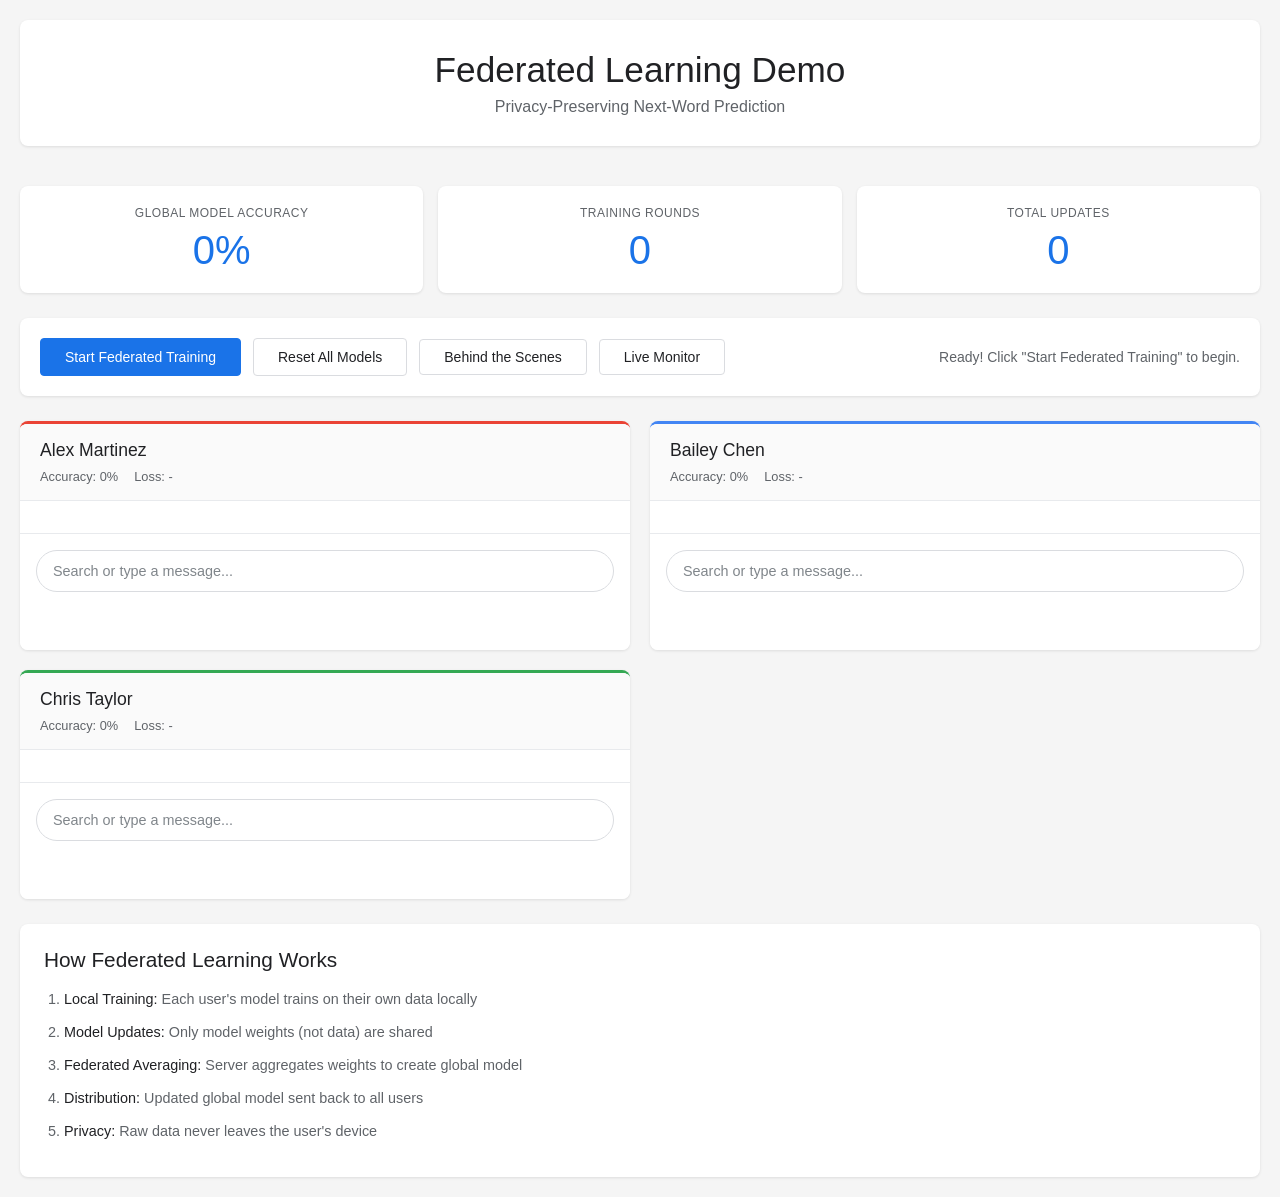
==== index.html @ c67cfd9a "Initial commit: Federated Learning Demo with live monitor" ====
<!DOCTYPE html>
<html lang="en">
<head>
    <meta charset="UTF-8">
    <meta name="viewport" content="width=device-width, initial-scale=1.0">
    <title>Federated Learning - Privacy-Preserving Keyboard</title>
    <link rel="stylesheet" href="styles.css">
</head>
<body>
    <div class="container">
        <header>
            <h1>Federated Learning Demo</h1>
            <p class="subtitle">Privacy-Preserving Next-Word Prediction</p>
        </header>

        <div class="stats-panel">
            <div class="stat-card">
                <h3>Global Model Accuracy</h3>
                <div class="stat-value" id="globalAccuracy">0%</div>
            </div>
            <div class="stat-card">
                <h3>Training Rounds</h3>
                <div class="stat-value" id="trainingRounds">0</div>
            </div>
            <div class="stat-card">
                <h3>Total Updates</h3>
                <div class="stat-value" id="totalUpdates">0</div>
            </div>
        </div>

        <div class="controls">
            <button id="startTraining" class="btn btn-primary">Start Federated Training</button>
            <button id="resetModels" class="btn btn-secondary">Reset All Models</button>
            <a href="visualization.html" class="btn btn-secondary" style="text-decoration: none; display: inline-block; line-height: 1;">Behind the Scenes</a>
            <a href="monitor.html" class="btn btn-secondary" style="text-decoration: none; display: inline-block; line-height: 1;">Live Monitor</a>
            <div class="training-status" id="trainingStatus">Ready to train</div>
        </div>

        <div class="users-grid">
            <!-- User 1: Sports Enthusiast -->
            <div class="user-panel" data-user="sports">
                <div class="user-header">
                    <h2>Alex Martinez</h2>
                    <div class="user-stats">
                        <span>Accuracy: <span id="sports-accuracy">0%</span></span>
                        <span>Loss: <span id="sports-loss">-</span></span>
                    </div>
                </div>
                <div class="chat-container">
                    <div class="messages" id="sports-messages"></div>
                    <div class="input-area">
                        <input type="text" 
                               id="sports-input" 
                               class="chat-input" 
                               placeholder="Search or type a message..."
                               autocomplete="off">
                        <div class="predictions" id="sports-predictions"></div>
                    </div>
                </div>
            </div>

            <!-- User 2: Baking Expert -->
            <div class="user-panel" data-user="baking">
                <div class="user-header">
                    <h2>Bailey Chen</h2>
                    <div class="user-stats">
                        <span>Accuracy: <span id="baking-accuracy">0%</span></span>
                        <span>Loss: <span id="baking-loss">-</span></span>
                    </div>
                </div>
                <div class="chat-container">
                    <div class="messages" id="baking-messages"></div>
                    <div class="input-area">
                        <input type="text" 
                               id="baking-input" 
                               class="chat-input" 
                               placeholder="Search or type a message..."
                               autocomplete="off">
                        <div class="predictions" id="baking-predictions"></div>
                    </div>
                </div>
            </div>

            <!-- User 3: Computer Science -->
            <div class="user-panel" data-user="cs">
                <div class="user-header">
                    <h2>Chris Taylor</h2>
                    <div class="user-stats">
                        <span>Accuracy: <span id="cs-accuracy">0%</span></span>
                        <span>Loss: <span id="cs-loss">-</span></span>
                    </div>
                </div>
                <div class="chat-container">
                    <div class="messages" id="cs-messages"></div>
                    <div class="input-area">
                        <input type="text" 
                               id="cs-input" 
                               class="chat-input" 
                               placeholder="Search or type a message..."
                               autocomplete="off">
                        <div class="predictions" id="cs-predictions"></div>
                    </div>
                </div>
            </div>
        </div>

        <div class="info-panel">
            <h3>How Federated Learning Works</h3>
            <ol>
                <li><strong>Local Training:</strong> Each user's model trains on their own data locally</li>
                <li><strong>Model Updates:</strong> Only model weights (not data) are shared</li>
                <li><strong>Federated Averaging:</strong> Server aggregates weights to create global model</li>
                <li><strong>Distribution:</strong> Updated global model sent back to all users</li>
                <li><strong>Privacy:</strong> Raw data never leaves the user's device</li>
            </ol>
        </div>
    </div>

    <script src="vocabulary.js"></script>
    <script src="model.js"></script>
    <script src="federatedLearning.js"></script>
    <script src="app.js"></script>
</body>
</html>
---- styles.css ----
* {
    margin: 0;
    padding: 0;
    box-sizing: border-box;
}

body {
    font-family: -apple-system, BlinkMacSystemFont, 'Segoe UI', Roboto, 'Helvetica Neue', Arial, sans-serif;
    background: #f5f5f5;
    min-height: 100vh;
    padding: 20px;
    color: #202124;
}

.container {
    max-width: 1400px;
    margin: 0 auto;
}

header {
    text-align: center;
    margin-bottom: 40px;
    padding: 30px 20px;
    background: white;
    border-radius: 8px;
    box-shadow: 0 1px 3px rgba(0,0,0,0.1);
}

header h1 {
    font-size: 2.2em;
    margin-bottom: 8px;
    color: #202124;
    font-weight: 400;
}

.subtitle {
    font-size: 1em;
    color: #5f6368;
    font-weight: 400;
}

.stats-panel {
    display: grid;
    grid-template-columns: repeat(auto-fit, minmax(200px, 1fr));
    gap: 15px;
    margin-bottom: 25px;
}

.stat-card {
    background: white;
    padding: 20px;
    border-radius: 8px;
    box-shadow: 0 1px 3px rgba(0,0,0,0.1);
    text-align: center;
}

.stat-card h3 {
    font-size: 0.75em;
    color: #5f6368;
    margin-bottom: 8px;
    text-transform: uppercase;
    letter-spacing: 0.5px;
    font-weight: 500;
}

.stat-value {
    font-size: 2.5em;
    font-weight: 400;
    color: #1a73e8;
}

.controls {
    background: white;
    padding: 20px;
    border-radius: 8px;
    box-shadow: 0 1px 3px rgba(0,0,0,0.1);
    margin-bottom: 25px;
    display: flex;
    gap: 12px;
    align-items: center;
    flex-wrap: wrap;
}

.btn {
    padding: 10px 24px;
    border: 1px solid #dadce0;
    border-radius: 4px;
    font-size: 0.875em;
    font-weight: 500;
    cursor: pointer;
    transition: all 0.15s ease;
    font-family: inherit;
    background: white;
    color: #202124;
}

.btn-primary {
    background: #1a73e8;
    color: white;
    border-color: #1a73e8;
}

.btn-primary:hover:not(:disabled) {
    background: #1765cc;
    border-color: #1765cc;
    box-shadow: 0 1px 2px rgba(0,0,0,0.15);
}

.btn-secondary:hover:not(:disabled) {
    background: #f8f9fa;
    border-color: #dadce0;
}

.btn:disabled {
    opacity: 0.5;
    cursor: not-allowed;
}

.training-status {
    flex: 1;
    text-align: right;
    font-weight: 400;
    color: #5f6368;
    font-size: 0.875em;
}

.users-grid {
    display: grid;
    grid-template-columns: repeat(auto-fit, minmax(420px, 1fr));
    gap: 20px;
    margin-bottom: 25px;
}

.user-panel {
    background: white;
    border-radius: 8px;
    box-shadow: 0 1px 3px rgba(0,0,0,0.1);
    overflow: hidden;
    display: flex;
    flex-direction: column;
}

.user-panel[data-user="sports"] {
    border-top: 3px solid #ea4335;
}

.user-panel[data-user="baking"] {
    border-top: 3px solid #4285f4;
}

.user-panel[data-user="cs"] {
    border-top: 3px solid #34a853;
}

.user-header {
    padding: 16px 20px;
    border-bottom: 1px solid #e8eaed;
    background: #fafafa;
}

.user-header h2 {
    font-size: 1.1em;
    margin-bottom: 8px;
    color: #202124;
    font-weight: 500;
}

.user-stats {
    display: flex;
    gap: 16px;
    font-size: 0.8em;
    color: #5f6368;
}

.user-stats span {
    font-weight: 400;
}

.chat-container {
    flex: 1;
    display: flex;
    flex-direction: column;
    height: 400px;
}

.messages {
    flex: 1;
    overflow-y: auto;
    padding: 16px;
    background: white;
}

.message {
    background: #f1f3f4;
    padding: 10px 14px;
    border-radius: 18px;
    margin-bottom: 8px;
    max-width: 85%;
    animation: fadeIn 0.2s ease;
}

@keyframes fadeIn {
    from {
        opacity: 0;
        transform: translateY(4px);
    }
    to {
        opacity: 1;
        transform: translateY(0);
    }
}

.message-text {
    color: #202124;
    line-height: 1.4;
    font-size: 0.9em;
}

.input-area {
    padding: 16px;
    background: white;
    border-top: 1px solid #e8eaed;
}

.chat-input {
    width: 100%;
    padding: 12px 16px;
    border: 1px solid #dadce0;
    border-radius: 24px;
    font-size: 0.9em;
    transition: all 0.15s ease;
    background: white;
    color: #202124;
    font-family: inherit;
}

.chat-input::placeholder {
    color: #80868b;
}

.chat-input:focus {
    outline: none;
    border-color: #1a73e8;
    box-shadow: 0 1px 6px rgba(26, 115, 232, 0.3);
}

.predictions {
    display: flex;
    gap: 6px;
    margin-top: 10px;
    flex-wrap: wrap;
    min-height: 32px;
}

.prediction-chip {
    padding: 6px 14px;
    background: white;
    border: 1px solid #dadce0;
    border-radius: 16px;
    font-size: 0.85em;
    cursor: pointer;
    transition: all 0.15s ease;
    color: #202124;
    font-weight: 400;
}

.prediction-chip:hover {
    background: #f1f3f4;
    border-color: #5f6368;
}

.prediction-chip.confidence-high {
    background: #e8f5e9;
    border-color: #34a853;
    color: #137333;
    font-weight: 500;
}

.prediction-chip.confidence-high:hover {
    background: #d3ecd5;
}

.prediction-chip.confidence-medium {
    background: #fef7e0;
    border-color: #f9ab00;
    color: #b06000;
}

.prediction-chip.confidence-medium:hover {
    background: #fce8b2;
}

.prediction-chip.confidence-low {
    background: white;
    border-color: #dadce0;
    color: #5f6368;
}

.info-panel {
    background: white;
    padding: 24px;
    border-radius: 8px;
    box-shadow: 0 1px 3px rgba(0,0,0,0.1);
}

.info-panel h3 {
    color: #202124;
    margin-bottom: 16px;
    font-size: 1.3em;
    font-weight: 500;
}

.info-panel ol {
    padding-left: 20px;
}

.info-panel li {
    margin-bottom: 10px;
    line-height: 1.6;
    color: #5f6368;
    font-size: 0.9em;
}

.info-panel strong {
    color: #202124;
    font-weight: 500;
}

/* Scrollbar styling */
.messages::-webkit-scrollbar {
    width: 6px;
}

.messages::-webkit-scrollbar-track {
    background: transparent;
}

.messages::-webkit-scrollbar-thumb {
    background: #dadce0;
    border-radius: 3px;
}

.messages::-webkit-scrollbar-thumb:hover {
    background: #bdc1c6;
}

/* Responsive design */
@media (max-width: 1200px) {
    .users-grid {
        grid-template-columns: 1fr;
    }
}

@media (max-width: 768px) {
    header h1 {
        font-size: 1.8em;
    }
    
    .subtitle {
        font-size: 0.9em;
    }
    
    .controls {
        flex-direction: column;
    }
    
    .training-status {
        text-align: center;
    }
    
    .users-grid {
        grid-template-columns: 1fr;
    }
}
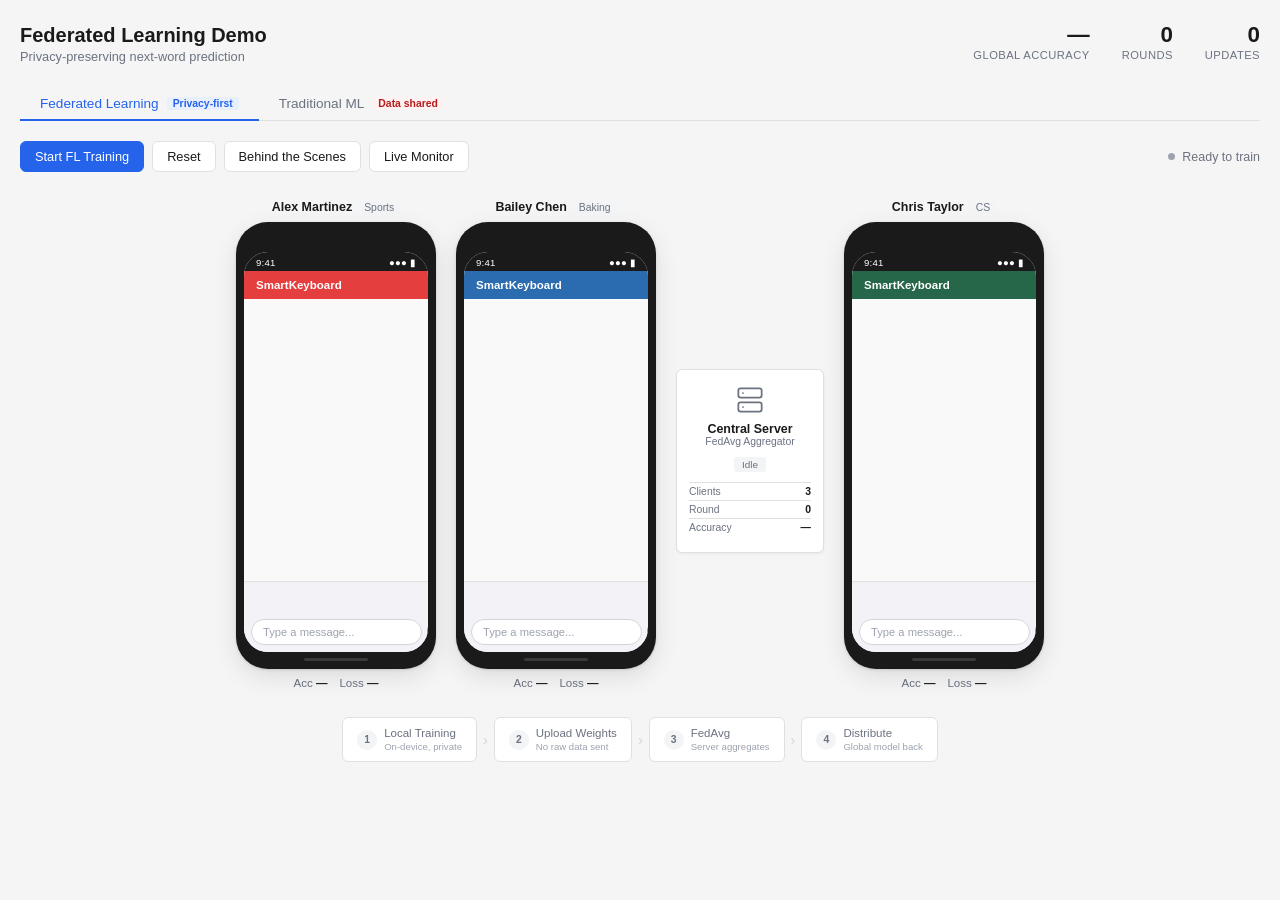
==== commit b692534e: "updated" ====
--- a/index.html
+++ b/index.html
@@ -3,122 +3,356 @@
 <head>
     <meta charset="UTF-8">
     <meta name="viewport" content="width=device-width, initial-scale=1.0">
-    <title>Federated Learning - Privacy-Preserving Keyboard</title>
+    <title>Federated Learning Demo</title>
     <link rel="stylesheet" href="styles.css">
 </head>
 <body>
-    <div class="container">
-        <header>
-            <h1>Federated Learning Demo</h1>
-            <p class="subtitle">Privacy-Preserving Next-Word Prediction</p>
-        </header>
-
-        <div class="stats-panel">
-            <div class="stat-card">
-                <h3>Global Model Accuracy</h3>
-                <div class="stat-value" id="globalAccuracy">0%</div>
-            </div>
-            <div class="stat-card">
-                <h3>Training Rounds</h3>
-                <div class="stat-value" id="trainingRounds">0</div>
-            </div>
-            <div class="stat-card">
-                <h3>Total Updates</h3>
-                <div class="stat-value" id="totalUpdates">0</div>
+<div class="app-wrapper">
+
+    <header class="main-header">
+        <div class="header-content">
+            <div>
+                <h1>Federated Learning Demo</h1>
+                <p class="subtitle">Privacy-preserving next-word prediction</p>
+            </div>
+            <div class="header-stats">
+                <div class="hstat">
+                    <span class="hstat-val" id="globalAccuracy">—</span>
+                    <span class="hstat-label">Global Accuracy</span>
+                </div>
+                <div class="hstat">
+                    <span class="hstat-val" id="trainingRounds">0</span>
+                    <span class="hstat-label">Rounds</span>
+                </div>
+                <div class="hstat">
+                    <span class="hstat-val" id="totalUpdates">0</span>
+                    <span class="hstat-label">Updates</span>
+                </div>
             </div>
         </div>
-
-        <div class="controls">
-            <button id="startTraining" class="btn btn-primary">Start Federated Training</button>
-            <button id="resetModels" class="btn btn-secondary">Reset All Models</button>
-            <a href="visualization.html" class="btn btn-secondary" style="text-decoration: none; display: inline-block; line-height: 1;">Behind the Scenes</a>
-            <a href="monitor.html" class="btn btn-secondary" style="text-decoration: none; display: inline-block; line-height: 1;">Live Monitor</a>
-            <div class="training-status" id="trainingStatus">Ready to train</div>
+    </header>
+
+    <div class="mode-tabs">
+        <button class="mode-tab active" id="tab-fl" onclick="switchMode('fl')">
+            Federated Learning
+            <span class="tab-badge">Privacy-first</span>
+        </button>
+        <button class="mode-tab" id="tab-trad" onclick="switchMode('trad')">
+            Traditional ML
+            <span class="tab-badge warning">Data shared</span>
+        </button>
+    </div>
+
+    <div class="control-bar">
+        <div class="control-left">
+            <button id="startTraining" class="btn btn-primary" onclick="handleStartTraining()">
+                <span id="btnText">Start FL Training</span>
+            </button>
+            <button class="btn" onclick="handleReset()">Reset</button>
+            <a href="visualization.html" class="btn">Behind the Scenes</a>
+            <a href="monitor.html" class="btn">Live Monitor</a>
         </div>
-
-        <div class="users-grid">
-            <!-- User 1: Sports Enthusiast -->
-            <div class="user-panel" data-user="sports">
-                <div class="user-header">
-                    <h2>Alex Martinez</h2>
-                    <div class="user-stats">
-                        <span>Accuracy: <span id="sports-accuracy">0%</span></span>
-                        <span>Loss: <span id="sports-loss">-</span></span>
-                    </div>
-                </div>
-                <div class="chat-container">
-                    <div class="messages" id="sports-messages"></div>
-                    <div class="input-area">
-                        <input type="text" 
-                               id="sports-input" 
-                               class="chat-input" 
-                               placeholder="Search or type a message..."
-                               autocomplete="off">
-                        <div class="predictions" id="sports-predictions"></div>
-                    </div>
-                </div>
-            </div>
-
-            <!-- User 2: Baking Expert -->
-            <div class="user-panel" data-user="baking">
-                <div class="user-header">
-                    <h2>Bailey Chen</h2>
-                    <div class="user-stats">
-                        <span>Accuracy: <span id="baking-accuracy">0%</span></span>
-                        <span>Loss: <span id="baking-loss">-</span></span>
-                    </div>
-                </div>
-                <div class="chat-container">
-                    <div class="messages" id="baking-messages"></div>
-                    <div class="input-area">
-                        <input type="text" 
-                               id="baking-input" 
-                               class="chat-input" 
-                               placeholder="Search or type a message..."
-                               autocomplete="off">
-                        <div class="predictions" id="baking-predictions"></div>
-                    </div>
-                </div>
-            </div>
-
-            <!-- User 3: Computer Science -->
-            <div class="user-panel" data-user="cs">
-                <div class="user-header">
-                    <h2>Chris Taylor</h2>
-                    <div class="user-stats">
-                        <span>Accuracy: <span id="cs-accuracy">0%</span></span>
-                        <span>Loss: <span id="cs-loss">-</span></span>
-                    </div>
-                </div>
-                <div class="chat-container">
-                    <div class="messages" id="cs-messages"></div>
-                    <div class="input-area">
-                        <input type="text" 
-                               id="cs-input" 
-                               class="chat-input" 
-                               placeholder="Search or type a message..."
-                               autocomplete="off">
-                        <div class="predictions" id="cs-predictions"></div>
-                    </div>
-                </div>
-            </div>
-        </div>
-
-        <div class="info-panel">
-            <h3>How Federated Learning Works</h3>
-            <ol>
-                <li><strong>Local Training:</strong> Each user's model trains on their own data locally</li>
-                <li><strong>Model Updates:</strong> Only model weights (not data) are shared</li>
-                <li><strong>Federated Averaging:</strong> Server aggregates weights to create global model</li>
-                <li><strong>Distribution:</strong> Updated global model sent back to all users</li>
-                <li><strong>Privacy:</strong> Raw data never leaves the user's device</li>
-            </ol>
+        <div class="status-pill">
+            <span class="status-dot idle" id="statusDot"></span>
+            <span id="statusText">Ready to train</span>
         </div>
     </div>
 
-    <script src="vocabulary.js"></script>
-    <script src="model.js"></script>
-    <script src="federatedLearning.js"></script>
-    <script src="app.js"></script>
+    <div class="stage" id="mainStage">
+
+        <!-- ── Federated Learning View ── -->
+        <div class="mode-view" id="view-fl">
+
+            <!-- Animation SVG overlay — drawn over the whole FL view -->
+    <svg id="animSvg" style="position:absolute;inset:0;width:100%;height:100%;pointer-events:none;z-index:50;overflow:visible"></svg>
+
+    <div class="phones-row">
+
+                <!-- Alex — Sports -->
+                <div class="phone-wrapper" id="phone-sports">
+                    <div class="phone-label">
+                        Alex Martinez
+                        <span class="user-tag">Sports</span>
+                    </div>
+                    <div class="phone-frame">
+                        <div class="phone-notch"></div>
+                        <div class="phone-screen">
+                            <div class="phone-statusbar"><span>9:41</span><span>●●● ▮</span></div>
+                            <div class="phone-app-header sports-header">SmartKeyboard</div>
+                            <div class="phone-chat" id="sports-messages"></div>
+                            <div class="phone-keyboard-area">
+                                <div class="phone-predictions" id="sports-predictions"></div>
+                                <div class="phone-input-row">
+                                    <input type="text" id="sports-input" class="phone-input" placeholder="Type a message..." autocomplete="off">
+                                    <button class="send-btn" onclick="sendMsg('sports')">↑</button>
+                                </div>
+                            </div>
+                            <div class="training-overlay" id="overlay-sports">
+                                <div class="training-overlay-content">
+                                    <div class="train-label" id="train-label-sports">Training locally...</div>
+                                    <canvas class="train-nn-canvas" id="nn-sports" width="160" height="80"></canvas>
+                                    <canvas class="train-loss-canvas" id="loss-sports" width="160" height="40"></canvas>
+                                    <div class="train-epoch-row">
+                                        <span class="train-epoch-val" id="epoch-sports">Epoch 0</span>
+                                        <span class="train-stats" id="train-stats-sports"></span>
+                                    </div>
+                                    <div class="train-progress-bar"><div class="train-progress-fill" id="prog-sports"></div></div>
+                                </div>
+                            </div>
+                        </div>
+                        <div class="phone-home-bar"></div>
+                    </div>
+                    <div class="phone-stats-row">
+                        <span class="pstat">Acc <b id="sports-accuracy">—</b></span>
+                        <span class="pstat">Loss <b id="sports-loss">—</b></span>
+                    </div>
+                </div>
+
+                <!-- Bailey — Baking -->
+                <div class="phone-wrapper" id="phone-baking">
+                    <div class="phone-label">
+                        Bailey Chen
+                        <span class="user-tag">Baking</span>
+                    </div>
+                    <div class="phone-frame">
+                        <div class="phone-notch"></div>
+                        <div class="phone-screen">
+                            <div class="phone-statusbar"><span>9:41</span><span>●●● ▮</span></div>
+                            <div class="phone-app-header baking-header">SmartKeyboard</div>
+                            <div class="phone-chat" id="baking-messages"></div>
+                            <div class="phone-keyboard-area">
+                                <div class="phone-predictions" id="baking-predictions"></div>
+                                <div class="phone-input-row">
+                                    <input type="text" id="baking-input" class="phone-input" placeholder="Type a message..." autocomplete="off">
+                                    <button class="send-btn" onclick="sendMsg('baking')">↑</button>
+                                </div>
+                            </div>
+                            <div class="training-overlay" id="overlay-baking">
+                                <div class="training-overlay-content">
+                                    <div class="train-label" id="train-label-baking">Training locally...</div>
+                                    <canvas class="train-nn-canvas" id="nn-baking" width="160" height="80"></canvas>
+                                    <canvas class="train-loss-canvas" id="loss-baking" width="160" height="40"></canvas>
+                                    <div class="train-epoch-row">
+                                        <span class="train-epoch-val" id="epoch-baking">Epoch 0</span>
+                                        <span class="train-stats" id="train-stats-baking"></span>
+                                    </div>
+                                    <div class="train-progress-bar"><div class="train-progress-fill" id="prog-baking"></div></div>
+                                </div>
+                            </div>
+                        </div>
+                        <div class="phone-home-bar"></div>
+                    </div>
+                    <div class="phone-stats-row">
+                        <span class="pstat">Acc <b id="baking-accuracy">—</b></span>
+                        <span class="pstat">Loss <b id="baking-loss">—</b></span>
+                    </div>
+                </div>
+
+                <!-- Central Server -->
+                <div class="server-wrapper" id="serverWrapper">
+                    <div class="server-box" id="serverBox">
+                        <span class="server-icon">
+                            <svg width="28" height="28" viewBox="0 0 24 24" fill="none" stroke="#6b7280" stroke-width="1.5" stroke-linecap="round" stroke-linejoin="round">
+                                <rect x="2" y="2" width="20" height="8" rx="2"/><rect x="2" y="14" width="20" height="8" rx="2"/>
+                                <line x1="6" y1="6" x2="6.01" y2="6"/><line x1="6" y1="18" x2="6.01" y2="18"/>
+                            </svg>
+                        </span>
+                        <div class="server-title">Central Server</div>
+                        <div class="server-subtitle">FedAvg Aggregator</div>
+                        <div class="server-status" id="serverStatus">Idle</div>
+                        <div class="server-metrics">
+                            <div class="sm-row"><span>Clients</span><span id="srv-clients">3</span></div>
+                            <div class="sm-row"><span>Round</span><span id="srv-round">0</span></div>
+                            <div class="sm-row"><span>Accuracy</span><span id="srv-acc">—</span></div>
+                        </div>
+                    </div>
+                </div>
+
+                <!-- Chris — CS -->
+                <div class="phone-wrapper" id="phone-cs">
+                    <div class="phone-label">
+                        Chris Taylor
+                        <span class="user-tag">CS</span>
+                    </div>
+                    <div class="phone-frame">
+                        <div class="phone-notch"></div>
+                        <div class="phone-screen">
+                            <div class="phone-statusbar"><span>9:41</span><span>●●● ▮</span></div>
+                            <div class="phone-app-header cs-header">SmartKeyboard</div>
+                            <div class="phone-chat" id="cs-messages"></div>
+                            <div class="phone-keyboard-area">
+                                <div class="phone-predictions" id="cs-predictions"></div>
+                                <div class="phone-input-row">
+                                    <input type="text" id="cs-input" class="phone-input" placeholder="Type a message..." autocomplete="off">
+                                    <button class="send-btn" onclick="sendMsg('cs')">↑</button>
+                                </div>
+                            </div>
+                            <div class="training-overlay" id="overlay-cs">
+                                <div class="training-overlay-content">
+                                    <div class="train-label" id="train-label-cs">Training locally...</div>
+                                    <canvas class="train-nn-canvas" id="nn-cs" width="160" height="80"></canvas>
+                                    <canvas class="train-loss-canvas" id="loss-cs" width="160" height="40"></canvas>
+                                    <div class="train-epoch-row">
+                                        <span class="train-epoch-val" id="epoch-cs">Epoch 0</span>
+                                        <span class="train-stats" id="train-stats-cs"></span>
+                                    </div>
+                                    <div class="train-progress-bar"><div class="train-progress-fill" id="prog-cs"></div></div>
+                                </div>
+                            </div>
+                        </div>
+                        <div class="phone-home-bar"></div>
+                    </div>
+                    <div class="phone-stats-row">
+                        <span class="pstat">Acc <b id="cs-accuracy">—</b></span>
+                        <span class="pstat">Loss <b id="cs-loss">—</b></span>
+                    </div>
+                </div>
+
+            </div><!-- /phones-row -->
+
+            <div class="fl-steps" id="flSteps">
+                <div class="fl-step" id="step1">
+                    <div class="step-num">1</div>
+                    <div class="step-text">Local Training<small>On-device, private</small></div>
+                </div>
+                <div class="step-arrow">›</div>
+                <div class="fl-step" id="step2">
+                    <div class="step-num">2</div>
+                    <div class="step-text">Upload Weights<small>No raw data sent</small></div>
+                </div>
+                <div class="step-arrow">›</div>
+                <div class="fl-step" id="step3">
+                    <div class="step-num">3</div>
+                    <div class="step-text">FedAvg<small>Server aggregates</small></div>
+                </div>
+                <div class="step-arrow">›</div>
+                <div class="fl-step" id="step4">
+                    <div class="step-num">4</div>
+                    <div class="step-text">Distribute<small>Global model back</small></div>
+                </div>
+            </div>
+
+        </div><!-- /view-fl -->
+
+        <!-- ── Traditional ML View ── -->
+        <div class="mode-view hidden" id="view-trad">
+            <div class="trad-layout">
+
+                <div class="trad-phones">
+
+                    <div class="trad-phone-card" id="trad-phone-sports">
+                        <div class="trad-phone-mini">
+                            <div class="tpm-notch"></div>
+                            <div class="tpm-screen">
+                                <div class="tpm-header sports-header">Alex</div>
+                                <div class="tpm-chat" id="trad-sports-messages"></div>
+                                <div class="tpm-keyboard-area">
+                                    <div class="tpm-predictions" id="trad-sports-predictions"></div>
+                                    <div class="tpm-input-row">
+                                        <input type="text" id="trad-sports-input" class="tpm-input" placeholder="Type..." autocomplete="off">
+                                        <button class="tpm-send" onclick="sendTradMsg('sports')">↑</button>
+                                    </div>
+                                </div>
+                                <div class="trad-overlay" id="trad-overlay-sports">
+                                    <div class="trad-overlay-inner">
+                                        <div class="trad-spinner"></div>
+                                        <div>Uploading data...</div>
+                                    </div>
+                                </div>
+                            </div>
+                        </div>
+                        <div class="trad-warning">Raw data sent to server</div>
+                        <div class="trad-pstats">Acc <b id="trad-sports-accuracy">—</b></div>
+                    </div>
+
+                    <div class="trad-phone-card" id="trad-phone-baking">
+                        <div class="trad-phone-mini">
+                            <div class="tpm-notch"></div>
+                            <div class="tpm-screen">
+                                <div class="tpm-header baking-header">Bailey</div>
+                                <div class="tpm-chat" id="trad-baking-messages"></div>
+                                <div class="tpm-keyboard-area">
+                                    <div class="tpm-predictions" id="trad-baking-predictions"></div>
+                                    <div class="tpm-input-row">
+                                        <input type="text" id="trad-baking-input" class="tpm-input" placeholder="Type..." autocomplete="off">
+                                        <button class="tpm-send" onclick="sendTradMsg('baking')">↑</button>
+                                    </div>
+                                </div>
+                                <div class="trad-overlay" id="trad-overlay-baking">
+                                    <div class="trad-overlay-inner">
+                                        <div class="trad-spinner"></div>
+                                        <div>Uploading data...</div>
+                                    </div>
+                                </div>
+                            </div>
+                        </div>
+                        <div class="trad-warning">Raw data sent to server</div>
+                        <div class="trad-pstats">Acc <b id="trad-baking-accuracy">—</b></div>
+                    </div>
+
+                    <div class="trad-phone-card" id="trad-phone-cs">
+                        <div class="trad-phone-mini">
+                            <div class="tpm-notch"></div>
+                            <div class="tpm-screen">
+                                <div class="tpm-header cs-header">Chris</div>
+                                <div class="tpm-chat" id="trad-cs-messages"></div>
+                                <div class="tpm-keyboard-area">
+                                    <div class="tpm-predictions" id="trad-cs-predictions"></div>
+                                    <div class="tpm-input-row">
+                                        <input type="text" id="trad-cs-input" class="tpm-input" placeholder="Type..." autocomplete="off">
+                                        <button class="tpm-send" onclick="sendTradMsg('cs')">↑</button>
+                                    </div>
+                                </div>
+                                <div class="trad-overlay" id="trad-overlay-cs">
+                                    <div class="trad-overlay-inner">
+                                        <div class="trad-spinner"></div>
+                                        <div>Uploading data...</div>
+                                    </div>
+                                </div>
+                            </div>
+                        </div>
+                        <div class="trad-warning">Raw data sent to server</div>
+                        <div class="trad-pstats">Acc <b id="trad-cs-accuracy">—</b></div>
+                    </div>
+
+                </div>
+
+                <div class="trad-server-area">
+                    <div class="trad-server-box" id="tradServerBox">
+                        <span class="server-icon">
+                            <svg width="28" height="28" viewBox="0 0 24 24" fill="none" stroke="#6b7280" stroke-width="1.5" stroke-linecap="round" stroke-linejoin="round">
+                                <rect x="2" y="2" width="20" height="8" rx="2"/><rect x="2" y="14" width="20" height="8" rx="2"/>
+                                <line x1="6" y1="6" x2="6.01" y2="6"/><line x1="6" y1="18" x2="6.01" y2="18"/>
+                            </svg>
+                        </span>
+                        <div class="server-title">Central Server</div>
+                        <div class="server-subtitle">Centralized Training</div>
+                        <div class="server-status" id="tradServerStatus">Idle</div>
+                        <div class="trad-server-progress-bar"><div class="trad-server-progress-fill" id="tradServerProgress"></div></div>
+                        <div class="trad-data-vault">
+                            <div class="vault-label">Data received</div>
+                            <div class="vault-items" id="vaultItems"></div>
+                        </div>
+                        <div class="privacy-warning">All user data stored centrally</div>
+                    </div>
+                </div>
+
+            </div>
+
+            <div class="comparison-banner">
+                <div class="comp-item good">FL: only model weights shared — predictions are personalized per user</div>
+                <div class="comp-divider">vs</div>
+                <div class="comp-item bad">Traditional: raw data sent to server — all users get the same generic model</div>
+            </div>
+        </div><!-- /view-trad -->
+
+    </div><!-- /stage -->
+
+</div><!-- /app-wrapper -->
+
+<script src="vocabulary.js"></script>
+<script src="model.js"></script>
+<script src="federatedLearning.js"></script>
+<script src="app.js"></script>
 </body>
 </html>
--- a/styles.css
+++ b/styles.css
@@ -1,374 +1,453 @@
-* {
-    margin: 0;
-    padding: 0;
-    box-sizing: border-box;
+*, *::before, *::after { margin: 0; padding: 0; box-sizing: border-box; }
+
+:root {
+    --bg: #f5f5f5;
+    --surface: #ffffff;
+    --border: #e0e0e0;
+    --text: #1a1a1a;
+    --muted: #6b7280;
+    --sports: #e53e3e;
+    --baking: #2b6cb0;
+    --cs: #276749;
+    --accent: #2563eb;
+    --radius: 6px;
 }
 
 body {
-    font-family: -apple-system, BlinkMacSystemFont, 'Segoe UI', Roboto, 'Helvetica Neue', Arial, sans-serif;
-    background: #f5f5f5;
+    font-family: -apple-system, BlinkMacSystemFont, 'Segoe UI', sans-serif;
+    background: var(--bg);
+    color: var(--text);
     min-height: 100vh;
-    padding: 20px;
-    color: #202124;
-}
-
-.container {
-    max-width: 1400px;
-    margin: 0 auto;
-}
-
-header {
-    text-align: center;
-    margin-bottom: 40px;
-    padding: 30px 20px;
-    background: white;
-    border-radius: 8px;
-    box-shadow: 0 1px 3px rgba(0,0,0,0.1);
-}
-
-header h1 {
-    font-size: 2.2em;
-    margin-bottom: 8px;
-    color: #202124;
-    font-weight: 400;
-}
-
-.subtitle {
-    font-size: 1em;
-    color: #5f6368;
-    font-weight: 400;
-}
-
-.stats-panel {
-    display: grid;
-    grid-template-columns: repeat(auto-fit, minmax(200px, 1fr));
-    gap: 15px;
-    margin-bottom: 25px;
-}
-
-.stat-card {
-    background: white;
-    padding: 20px;
-    border-radius: 8px;
-    box-shadow: 0 1px 3px rgba(0,0,0,0.1);
-    text-align: center;
-}
-
-.stat-card h3 {
-    font-size: 0.75em;
-    color: #5f6368;
-    margin-bottom: 8px;
-    text-transform: uppercase;
-    letter-spacing: 0.5px;
-    font-weight: 500;
-}
-
-.stat-value {
-    font-size: 2.5em;
-    font-weight: 400;
-    color: #1a73e8;
-}
-
-.controls {
-    background: white;
-    padding: 20px;
-    border-radius: 8px;
-    box-shadow: 0 1px 3px rgba(0,0,0,0.1);
-    margin-bottom: 25px;
-    display: flex;
-    gap: 12px;
-    align-items: center;
-    flex-wrap: wrap;
-}
-
+    font-size: 14px;
+}
+
+/* ── Layout ── */
+.app-wrapper { max-width: 1400px; margin: 0 auto; padding: 24px 20px 48px; }
+
+/* ── Header ── */
+.main-header { margin-bottom: 24px; }
+.header-content { display: flex; align-items: flex-start; justify-content: space-between; gap: 16px; flex-wrap: wrap; }
+.main-header h1 { font-size: 1.25rem; font-weight: 600; color: var(--text); }
+.subtitle { font-size: 0.8rem; color: var(--muted); margin-top: 2px; }
+.header-stats { display: flex; gap: 32px; }
+.hstat { text-align: right; }
+.hstat-val { display: block; font-size: 1.4rem; font-weight: 600; color: var(--text); line-height: 1; }
+.hstat-label { font-size: 0.7rem; color: var(--muted); text-transform: uppercase; letter-spacing: 0.04em; margin-top: 2px; }
+
+/* ── Tabs ── */
+.mode-tabs { display: flex; gap: 0; margin-bottom: 20px; border-bottom: 1px solid var(--border); }
+.mode-tab {
+    padding: 8px 20px; border: none; background: none;
+    font-size: 0.85rem; font-weight: 500; color: var(--muted);
+    cursor: pointer; border-bottom: 2px solid transparent;
+    margin-bottom: -1px; transition: color 0.15s, border-color 0.15s;
+    display: flex; align-items: center; gap: 8px;
+}
+.mode-tab:hover { color: var(--text); }
+.mode-tab.active { color: var(--accent); border-bottom-color: var(--accent); }
+.tab-badge {
+    font-size: 0.65rem; padding: 1px 6px; border-radius: 3px;
+    background: #e8f0fe; color: var(--accent); font-weight: 600;
+}
+.tab-badge.warning { background: #fef2f2; color: #b91c1c; }
+
+/* ── Controls ── */
+.control-bar {
+    display: flex; align-items: center; justify-content: space-between;
+    gap: 12px; flex-wrap: wrap; margin-bottom: 28px;
+}
+.control-left { display: flex; gap: 8px; align-items: center; flex-wrap: wrap; }
 .btn {
-    padding: 10px 24px;
-    border: 1px solid #dadce0;
-    border-radius: 4px;
-    font-size: 0.875em;
-    font-weight: 500;
-    cursor: pointer;
-    transition: all 0.15s ease;
-    font-family: inherit;
-    background: white;
-    color: #202124;
-}
-
-.btn-primary {
-    background: #1a73e8;
-    color: white;
-    border-color: #1a73e8;
-}
-
-.btn-primary:hover:not(:disabled) {
-    background: #1765cc;
-    border-color: #1765cc;
-    box-shadow: 0 1px 2px rgba(0,0,0,0.15);
-}
-
-.btn-secondary:hover:not(:disabled) {
-    background: #f8f9fa;
-    border-color: #dadce0;
-}
-
-.btn:disabled {
-    opacity: 0.5;
-    cursor: not-allowed;
-}
-
-.training-status {
-    flex: 1;
-    text-align: right;
-    font-weight: 400;
-    color: #5f6368;
-    font-size: 0.875em;
-}
-
-.users-grid {
-    display: grid;
-    grid-template-columns: repeat(auto-fit, minmax(420px, 1fr));
-    gap: 20px;
-    margin-bottom: 25px;
-}
-
-.user-panel {
-    background: white;
-    border-radius: 8px;
-    box-shadow: 0 1px 3px rgba(0,0,0,0.1);
-    overflow: hidden;
-    display: flex;
-    flex-direction: column;
-}
-
-.user-panel[data-user="sports"] {
-    border-top: 3px solid #ea4335;
-}
-
-.user-panel[data-user="baking"] {
-    border-top: 3px solid #4285f4;
-}
-
-.user-panel[data-user="cs"] {
-    border-top: 3px solid #34a853;
-}
-
-.user-header {
-    padding: 16px 20px;
-    border-bottom: 1px solid #e8eaed;
-    background: #fafafa;
-}
-
-.user-header h2 {
-    font-size: 1.1em;
-    margin-bottom: 8px;
-    color: #202124;
-    font-weight: 500;
-}
-
-.user-stats {
-    display: flex;
-    gap: 16px;
-    font-size: 0.8em;
-    color: #5f6368;
-}
-
-.user-stats span {
-    font-weight: 400;
-}
-
-.chat-container {
-    flex: 1;
-    display: flex;
-    flex-direction: column;
-    height: 400px;
-}
-
-.messages {
-    flex: 1;
-    overflow-y: auto;
-    padding: 16px;
-    background: white;
-}
-
-.message {
-    background: #f1f3f4;
-    padding: 10px 14px;
-    border-radius: 18px;
-    margin-bottom: 8px;
-    max-width: 85%;
-    animation: fadeIn 0.2s ease;
-}
-
-@keyframes fadeIn {
-    from {
-        opacity: 0;
-        transform: translateY(4px);
-    }
-    to {
-        opacity: 1;
-        transform: translateY(0);
-    }
-}
-
-.message-text {
-    color: #202124;
-    line-height: 1.4;
-    font-size: 0.9em;
-}
-
-.input-area {
-    padding: 16px;
-    background: white;
-    border-top: 1px solid #e8eaed;
-}
-
-.chat-input {
-    width: 100%;
-    padding: 12px 16px;
-    border: 1px solid #dadce0;
-    border-radius: 24px;
-    font-size: 0.9em;
-    transition: all 0.15s ease;
-    background: white;
-    color: #202124;
-    font-family: inherit;
-}
-
-.chat-input::placeholder {
-    color: #80868b;
-}
-
-.chat-input:focus {
-    outline: none;
-    border-color: #1a73e8;
-    box-shadow: 0 1px 6px rgba(26, 115, 232, 0.3);
-}
-
-.predictions {
-    display: flex;
-    gap: 6px;
-    margin-top: 10px;
-    flex-wrap: wrap;
-    min-height: 32px;
-}
-
+    display: inline-flex; align-items: center; gap: 5px;
+    padding: 7px 14px; border-radius: var(--radius);
+    border: 1px solid var(--border); background: var(--surface);
+    font-size: 0.8rem; font-weight: 500; cursor: pointer;
+    color: var(--text); font-family: inherit; text-decoration: none;
+    transition: background 0.12s, border-color 0.12s;
+}
+.btn:hover { background: #f0f0f0; }
+.btn-primary { background: var(--accent); border-color: var(--accent); color: #fff; }
+.btn-primary:hover:not(:disabled) { background: #1d4ed8; border-color: #1d4ed8; }
+.btn:disabled { opacity: 0.4; cursor: not-allowed; }
+.status-pill { display: flex; align-items: center; gap: 7px; font-size: 0.78rem; color: var(--muted); }
+.status-dot { width: 7px; height: 7px; border-radius: 50%; background: #9ca3af; flex-shrink: 0; }
+.status-dot.training { background: #f59e0b; animation: blink 1s infinite; }
+.status-dot.done { background: #16a34a; }
+@keyframes blink { 0%,100%{opacity:1} 50%{opacity:0.3} }
+
+/* ── Stage ── */
+.stage { position: relative; }
+.mode-view { position: relative; }
+.mode-view.hidden { display: none; }
+
+/* ── Phones Row ── */
+.phones-row {
+    display: flex; gap: 20px;
+    align-items: flex-start; justify-content: center;
+    flex-wrap: wrap; padding-bottom: 8px;
+}
+.phone-wrapper { display: flex; flex-direction: column; align-items: center; gap: 8px; }
+
+/* ── Phone Frame ── */
+.phone-frame {
+    width: 200px;
+    background: #1a1a1a;
+    border-radius: 32px;
+    padding: 8px;
+    box-shadow: 0 1px 3px rgba(0,0,0,0.12), 0 8px 24px rgba(0,0,0,0.1);
+    position: relative;
+}
+.phone-notch {
+    width: 72px; height: 18px; background: #1a1a1a;
+    border-radius: 0 0 12px 12px; margin: 0 auto 4px;
+}
+.phone-screen {
+    background: #fff; border-radius: 24px;
+    overflow: hidden; height: 400px;
+    display: flex; flex-direction: column; position: relative;
+}
+.phone-statusbar {
+    display: flex; justify-content: space-between;
+    padding: 5px 12px 3px; font-size: 0.6rem; color: #fff;
+    background: #1a1a1a; letter-spacing: 0.02em;
+}
+.phone-app-header {
+    display: flex; align-items: center; gap: 6px;
+    padding: 8px 12px; font-size: 0.72rem; font-weight: 600; color: #fff;
+}
+.sports-header { background: var(--sports); }
+.baking-header { background: var(--baking); }
+.cs-header { background: var(--cs); }
+
+.phone-chat {
+    flex: 1; overflow-y: auto; padding: 10px 10px 6px;
+    background: #f9f9f9; display: flex; flex-direction: column; gap: 5px;
+}
+.phone-chat::-webkit-scrollbar { width: 3px; }
+.phone-chat::-webkit-scrollbar-thumb { background: #ddd; border-radius: 2px; }
+
+.phone-msg {
+    background: #e9e9eb; color: #1a1a1a;
+    padding: 6px 10px; border-radius: 12px 12px 12px 3px;
+    font-size: 0.7rem; max-width: 88%; line-height: 1.4;
+    animation: msgIn 0.15s ease;
+}
+@keyframes msgIn { from { opacity:0; transform:translateY(4px); } to { opacity:1; transform:translateY(0); } }
+
+.phone-keyboard-area {
+    background: #f2f2f7; padding: 7px;
+    border-top: 1px solid #e0e0e0;
+}
+.phone-predictions {
+    display: flex; gap: 4px; flex-wrap: wrap; margin-bottom: 6px; min-height: 24px;
+}
 .prediction-chip {
-    padding: 6px 14px;
-    background: white;
-    border: 1px solid #dadce0;
-    border-radius: 16px;
-    font-size: 0.85em;
-    cursor: pointer;
-    transition: all 0.15s ease;
-    color: #202124;
-    font-weight: 400;
-}
-
-.prediction-chip:hover {
-    background: #f1f3f4;
-    border-color: #5f6368;
-}
-
-.prediction-chip.confidence-high {
-    background: #e8f5e9;
-    border-color: #34a853;
-    color: #137333;
-    font-weight: 500;
-}
-
-.prediction-chip.confidence-high:hover {
-    background: #d3ecd5;
-}
-
-.prediction-chip.confidence-medium {
-    background: #fef7e0;
-    border-color: #f9ab00;
-    color: #b06000;
-}
-
-.prediction-chip.confidence-medium:hover {
-    background: #fce8b2;
-}
-
-.prediction-chip.confidence-low {
-    background: white;
-    border-color: #dadce0;
-    color: #5f6368;
-}
-
-.info-panel {
-    background: white;
-    padding: 24px;
-    border-radius: 8px;
-    box-shadow: 0 1px 3px rgba(0,0,0,0.1);
-}
-
-.info-panel h3 {
-    color: #202124;
-    margin-bottom: 16px;
-    font-size: 1.3em;
-    font-weight: 500;
-}
-
-.info-panel ol {
-    padding-left: 20px;
-}
-
-.info-panel li {
-    margin-bottom: 10px;
-    line-height: 1.6;
-    color: #5f6368;
-    font-size: 0.9em;
-}
-
-.info-panel strong {
-    color: #202124;
-    font-weight: 500;
-}
-
-/* Scrollbar styling */
-.messages::-webkit-scrollbar {
-    width: 6px;
-}
-
-.messages::-webkit-scrollbar-track {
-    background: transparent;
-}
-
-.messages::-webkit-scrollbar-thumb {
-    background: #dadce0;
-    border-radius: 3px;
-}
-
-.messages::-webkit-scrollbar-thumb:hover {
-    background: #bdc1c6;
-}
-
-/* Responsive design */
-@media (max-width: 1200px) {
-    .users-grid {
-        grid-template-columns: 1fr;
-    }
-}
-
-@media (max-width: 768px) {
-    header h1 {
-        font-size: 1.8em;
-    }
-    
-    .subtitle {
-        font-size: 0.9em;
-    }
-    
-    .controls {
-        flex-direction: column;
-    }
-    
-    .training-status {
-        text-align: center;
-    }
-    
-    .users-grid {
-        grid-template-columns: 1fr;
-    }
-}
+    padding: 3px 9px; border-radius: 10px; font-size: 0.65rem;
+    cursor: pointer; border: 1px solid #d1d5db;
+    background: #fff; color: #374151; transition: background 0.1s;
+}
+.prediction-chip:hover { background: #f3f4f6; }
+.prediction-chip.confidence-high { background: #f0fdf4; border-color: #86efac; color: #166534; }
+.prediction-chip.confidence-medium { background: #fffbeb; border-color: #fcd34d; color: #92400e; }
+.prediction-chip.confidence-low { background: #fff; border-color: #e5e7eb; color: #9ca3af; }
+
+.phone-input-row { display: flex; gap: 5px; align-items: center; }
+.phone-input {
+    flex: 1; background: #fff; border: 1px solid #d1d5db;
+    border-radius: 16px; padding: 6px 11px; color: #1a1a1a;
+    font-size: 0.7rem; font-family: inherit; outline: none;
+}
+.phone-input:focus { border-color: var(--accent); }
+.phone-input::placeholder { color: #9ca3af; }
+.send-btn {
+    width: 26px; height: 26px; border-radius: 50%;
+    background: var(--accent); border: none; color: #fff;
+    font-size: 0.65rem; cursor: pointer; flex-shrink: 0;
+    display: flex; align-items: center; justify-content: center;
+}
+.send-btn:hover { background: #1d4ed8; }
+.phone-home-bar {
+    width: 64px; height: 3px; background: #3a3a3a;
+    border-radius: 2px; margin: 6px auto 0;
+}
+
+/* ── Phone label & stats ── */
+.phone-label {
+    font-size: 0.78rem; font-weight: 600; color: var(--text);
+    display: flex; align-items: center; gap: 6px;
+}
+.user-tag {
+    font-size: 0.65rem; padding: 1px 6px; border-radius: 3px;
+    background: #f3f4f6; color: var(--muted); font-weight: 500;
+}
+.phone-stats-row { display: flex; gap: 12px; font-size: 0.72rem; color: var(--muted); }
+.pstat b { color: var(--text); font-weight: 600; }
+
+/* ── Training overlay ── */
+.training-overlay {
+    position: absolute; inset: 0; background: rgba(255,255,255,0.95);
+    display: none; align-items: center; justify-content: center;
+    border-radius: 24px; z-index: 20;
+}
+.training-overlay.active { display: flex; }
+.training-overlay-content {
+    display: flex; flex-direction: column; align-items: center; gap: 6px;
+    padding: 12px 16px; text-align: center; width: 100%;
+}
+.train-label { font-size: 0.7rem; color: var(--text); font-weight: 600; letter-spacing: 0.01em; }
+.train-nn-canvas { display: block; }
+.train-loss-canvas { display: block; border-radius: 3px; background: #f8f8f8; }
+.train-epoch-row {
+    display: flex; justify-content: space-between; width: 160px;
+    font-size: 0.6rem; color: var(--muted);
+}
+.train-epoch-val { font-weight: 600; color: var(--text); }
+.train-progress-bar {
+    width: 160px; height: 3px; background: #e5e7eb; border-radius: 2px; overflow: hidden;
+}
+.train-progress-fill {
+    height: 100%; width: 0%; background: var(--accent);
+    border-radius: 2px; transition: width 0.06s linear;
+}
+.train-stats { font-size: 0.6rem; color: var(--muted); }
+
+/* ── Server ── */
+.server-wrapper {
+    display: flex; flex-direction: column; align-items: center;
+    justify-content: center; gap: 8px; align-self: center;
+    padding-top: 32px;
+}
+.server-box {
+    width: 148px; background: var(--surface);
+    border: 1px solid var(--border); border-radius: var(--radius);
+    padding: 16px 12px; text-align: center;
+    box-shadow: 0 1px 3px rgba(0,0,0,0.06);
+    transition: border-color 0.2s;
+    position: relative;
+}
+.server-box.active { border-color: var(--accent); }
+.server-icon { display: flex; justify-content: center; margin-bottom: 8px; }
+.server-title { font-size: 0.78rem; font-weight: 600; color: var(--text); }
+.server-subtitle { font-size: 0.65rem; color: var(--muted); margin-bottom: 8px; }
+.server-status {
+    font-size: 0.62rem; padding: 2px 8px; border-radius: 3px;
+    background: #f3f4f6; color: var(--muted); display: inline-block; margin-bottom: 10px;
+}
+.server-status.active { background: #eff6ff; color: var(--accent); }
+.server-anim { display: none; }
+.server-metrics { font-size: 0.65rem; }
+.sm-row {
+    display: flex; justify-content: space-between; padding: 3px 0;
+    border-top: 1px solid var(--border); color: var(--muted);
+}
+.sm-row span:last-child { color: var(--text); font-weight: 600; }
+
+/* ── FL Steps ── */
+.fl-steps {
+    display: flex; align-items: center; justify-content: center;
+    gap: 6px; margin-top: 20px; flex-wrap: wrap;
+}
+.fl-step {
+    display: flex; align-items: center; gap: 7px;
+    background: var(--surface); border: 1px solid var(--border);
+    border-radius: var(--radius); padding: 8px 14px;
+    transition: border-color 0.2s, background 0.2s;
+}
+.fl-step.active { border-color: var(--accent); background: #eff6ff; }
+.fl-step.done { border-color: #86efac; background: #f0fdf4; }
+.step-num {
+    width: 20px; height: 20px; border-radius: 50%;
+    background: #f3f4f6; color: var(--muted);
+    display: flex; align-items: center; justify-content: center;
+    font-size: 0.65rem; font-weight: 700; flex-shrink: 0;
+}
+.fl-step.active .step-num { background: var(--accent); color: #fff; }
+.fl-step.done .step-num { background: #16a34a; color: #fff; }
+.step-text { font-size: 0.72rem; font-weight: 500; color: var(--muted); line-height: 1.3; }
+.fl-step.active .step-text, .fl-step.done .step-text { color: var(--text); }
+.step-text small { font-weight: 400; color: #9ca3af; display: block; }
+.step-arrow { color: #d1d5db; font-size: 0.9rem; }
+
+/* ── Data packet ── */
+.data-packet {
+    position: absolute; pointer-events: none;
+    font-size: 13px; z-index: 100; line-height: 1;
+}
+
+/* ── Traditional ML ── */
+.trad-layout { display: flex; gap: 40px; align-items: flex-start; flex-wrap: wrap; }
+.trad-phones { display: flex; gap: 20px; flex-wrap: wrap; }
+.trad-phone-card { display: flex; flex-direction: column; align-items: center; gap: 6px; }
+
+.trad-phone-mini {
+    width: 150px; background: #1a1a1a;
+    border-radius: 26px; padding: 7px;
+    box-shadow: 0 1px 3px rgba(0,0,0,0.12), 0 4px 12px rgba(0,0,0,0.08);
+}
+.tpm-notch {
+    width: 52px; height: 14px; background: #1a1a1a;
+    border-radius: 0 0 9px 9px; margin: 0 auto 3px;
+}
+.tpm-screen {
+    background: #fff; border-radius: 20px;
+    overflow: hidden; height: 260px;
+    display: flex; flex-direction: column; position: relative;
+}
+.tpm-header {
+    padding: 7px 10px; font-size: 0.68rem; font-weight: 600; color: #fff; text-align: center;
+}
+.tpm-chat {
+    flex: 1; overflow-y: auto; padding: 7px;
+    background: #f9f9f9; display: flex; flex-direction: column; gap: 4px;
+}
+.tpm-msg {
+    background: #e9e9eb; color: #1a1a1a;
+    padding: 4px 8px; border-radius: 9px;
+    font-size: 0.62rem; max-width: 90%;
+    animation: msgIn 0.15s ease;
+}
+.tpm-input-row { display: flex; gap: 4px; padding: 5px; background: #f2f2f7; border-top: 1px solid #e0e0e0; }
+.tpm-input {
+    flex: 1; background: #fff; border: 1px solid #d1d5db;
+    border-radius: 12px; padding: 4px 8px; color: #1a1a1a;
+    font-size: 0.62rem; font-family: inherit; outline: none;
+}
+.tpm-input:focus { border-color: var(--accent); }
+.tpm-send {
+    width: 22px; height: 22px; border-radius: 50%;
+    background: var(--accent); border: none; color: #fff;
+    font-size: 0.6rem; cursor: pointer; flex-shrink: 0;
+}
+
+.trad-overlay {
+    position: absolute; inset: 0; background: rgba(255,255,255,0.88);
+    display: none; align-items: center; justify-content: center;
+    border-radius: 20px; z-index: 10;
+}
+.trad-overlay.active { display: flex; }
+.trad-overlay-inner { display: flex; flex-direction: column; align-items: center; gap: 5px; font-size: 0.65rem; color: #b91c1c; }
+.trad-spinner {
+    width: 20px; height: 20px; border-radius: 50%;
+    border: 2px solid #fecaca; border-top-color: #ef4444;
+    animation: spin 0.7s linear infinite;
+}
+.trad-warning { font-size: 0.68rem; color: #b91c1c; }
+.trad-pstats { font-size: 0.7rem; color: var(--muted); }
+.trad-pstats b { color: var(--text); font-weight: 600; }
+
+.trad-server-area { display: flex; align-items: center; justify-content: center; }
+.trad-server-box {
+    width: 160px; background: var(--surface);
+    border: 1px solid var(--border); border-radius: var(--radius);
+    padding: 16px 12px; text-align: center;
+    box-shadow: 0 1px 3px rgba(0,0,0,0.06);
+}
+.trad-data-vault {
+    margin-top: 10px; background: #fef2f2;
+    border: 1px solid #fecaca; border-radius: 4px; padding: 7px;
+}
+.vault-label { font-size: 0.62rem; color: #b91c1c; margin-bottom: 5px; font-weight: 500; }
+.vault-items { display: flex; flex-wrap: wrap; gap: 3px; min-height: 18px; }
+.vault-item {
+    font-size: 0.58rem; padding: 2px 5px; border-radius: 3px;
+    background: #fee2e2; color: #b91c1c;
+    animation: vaultIn 0.2s ease;
+}
+@keyframes vaultIn { from { opacity:0; transform:scale(0.7); } to { opacity:1; transform:scale(1); } }
+.privacy-warning { margin-top: 7px; font-size: 0.62rem; color: #b91c1c; }
+
+.comparison-banner {
+    display: flex; align-items: center; justify-content: center;
+    gap: 16px; margin-top: 20px; flex-wrap: wrap;
+}
+.comp-item {
+    padding: 8px 16px; border-radius: var(--radius); font-size: 0.78rem; font-weight: 500;
+}
+.comp-item.good { background: #f0fdf4; border: 1px solid #86efac; color: #166534; }
+.comp-item.bad { background: #fef2f2; border: 1px solid #fecaca; color: #b91c1c; }
+.comp-divider { font-size: 0.78rem; font-weight: 600; color: var(--muted); }
+
+/* ── Responsive ── */
+@media (max-width: 900px) {
+    .header-stats { display: none; }
+    .trad-layout { flex-direction: column; }
+}
+
+/* ── Trad phone keyboard area (mirrors FL phone) ── */
+.tpm-keyboard-area {
+    background: #f2f2f7; padding: 5px;
+    border-top: 1px solid #e0e0e0;
+}
+.tpm-predictions {
+    display: flex; gap: 3px; flex-wrap: wrap;
+    margin-bottom: 4px; min-height: 20px;
+}
+.tpm-predictions .prediction-chip {
+    padding: 2px 7px; font-size: 0.6rem;
+}
+
+/* ── Trad server progress bar ── */
+.trad-server-progress-bar {
+    height: 3px; background: #e5e7eb; border-radius: 2px;
+    overflow: hidden; margin: 6px 0;
+}
+.trad-server-progress-fill {
+    height: 100%; width: 0%; background: var(--accent);
+    border-radius: 2px; transition: width 0.08s linear;
+}
+
+/* ── Trad note ── */
+.trad-note {
+    margin-top: 12px; padding: 10px 14px;
+    background: #fffbeb; border: 1px solid #fcd34d;
+    border-radius: var(--radius); font-size: 0.78rem; color: #92400e;
+}
+
+/* ── Animated packets ── */
+.anim-packet {
+    position: absolute; pointer-events: none; z-index: 200;
+}
+.anim-packet-inner {
+    display: flex; align-items: center; justify-content: center;
+    width: 22px; height: 22px; border-radius: 50%;
+    font-size: 0.6rem; font-weight: 700; color: #fff;
+    box-shadow: 0 1px 4px rgba(0,0,0,0.2);
+    transform: translate(-50%, -50%);
+}
+
+/* ── Server active state ── */
+.server-box.server-active {
+    border-color: var(--accent);
+    animation: serverPulse 1s ease-in-out infinite;
+}
+@keyframes serverPulse {
+    0%, 100% { box-shadow: 0 0 0 0 rgba(37,99,235,0.15); }
+    50%       { box-shadow: 0 0 0 8px rgba(37,99,235,0); }
+}
+
+/* ── Server aggregation merge animation ── */
+.server-merge-ring {
+    position: absolute; inset: -6px; border-radius: var(--radius);
+    border: 2px solid var(--accent); opacity: 0;
+    animation: mergeRing 0.6s ease-out forwards;
+    pointer-events: none;
+}
+@keyframes mergeRing {
+    0%   { opacity: 0.8; transform: scale(0.95); }
+    100% { opacity: 0;   transform: scale(1.12); }
+}
+
+/* ── Overlay: smoother fade in ── */
+.training-overlay.active {
+    animation: overlayIn 0.2s ease;
+}
+@keyframes overlayIn {
+    from { opacity: 0; }
+    to   { opacity: 1; }
+}
+
+/* ── Accuracy counter pop ── */
+.pstat b {
+    display: inline-block;
+    transition: transform 0.15s ease;
+}
